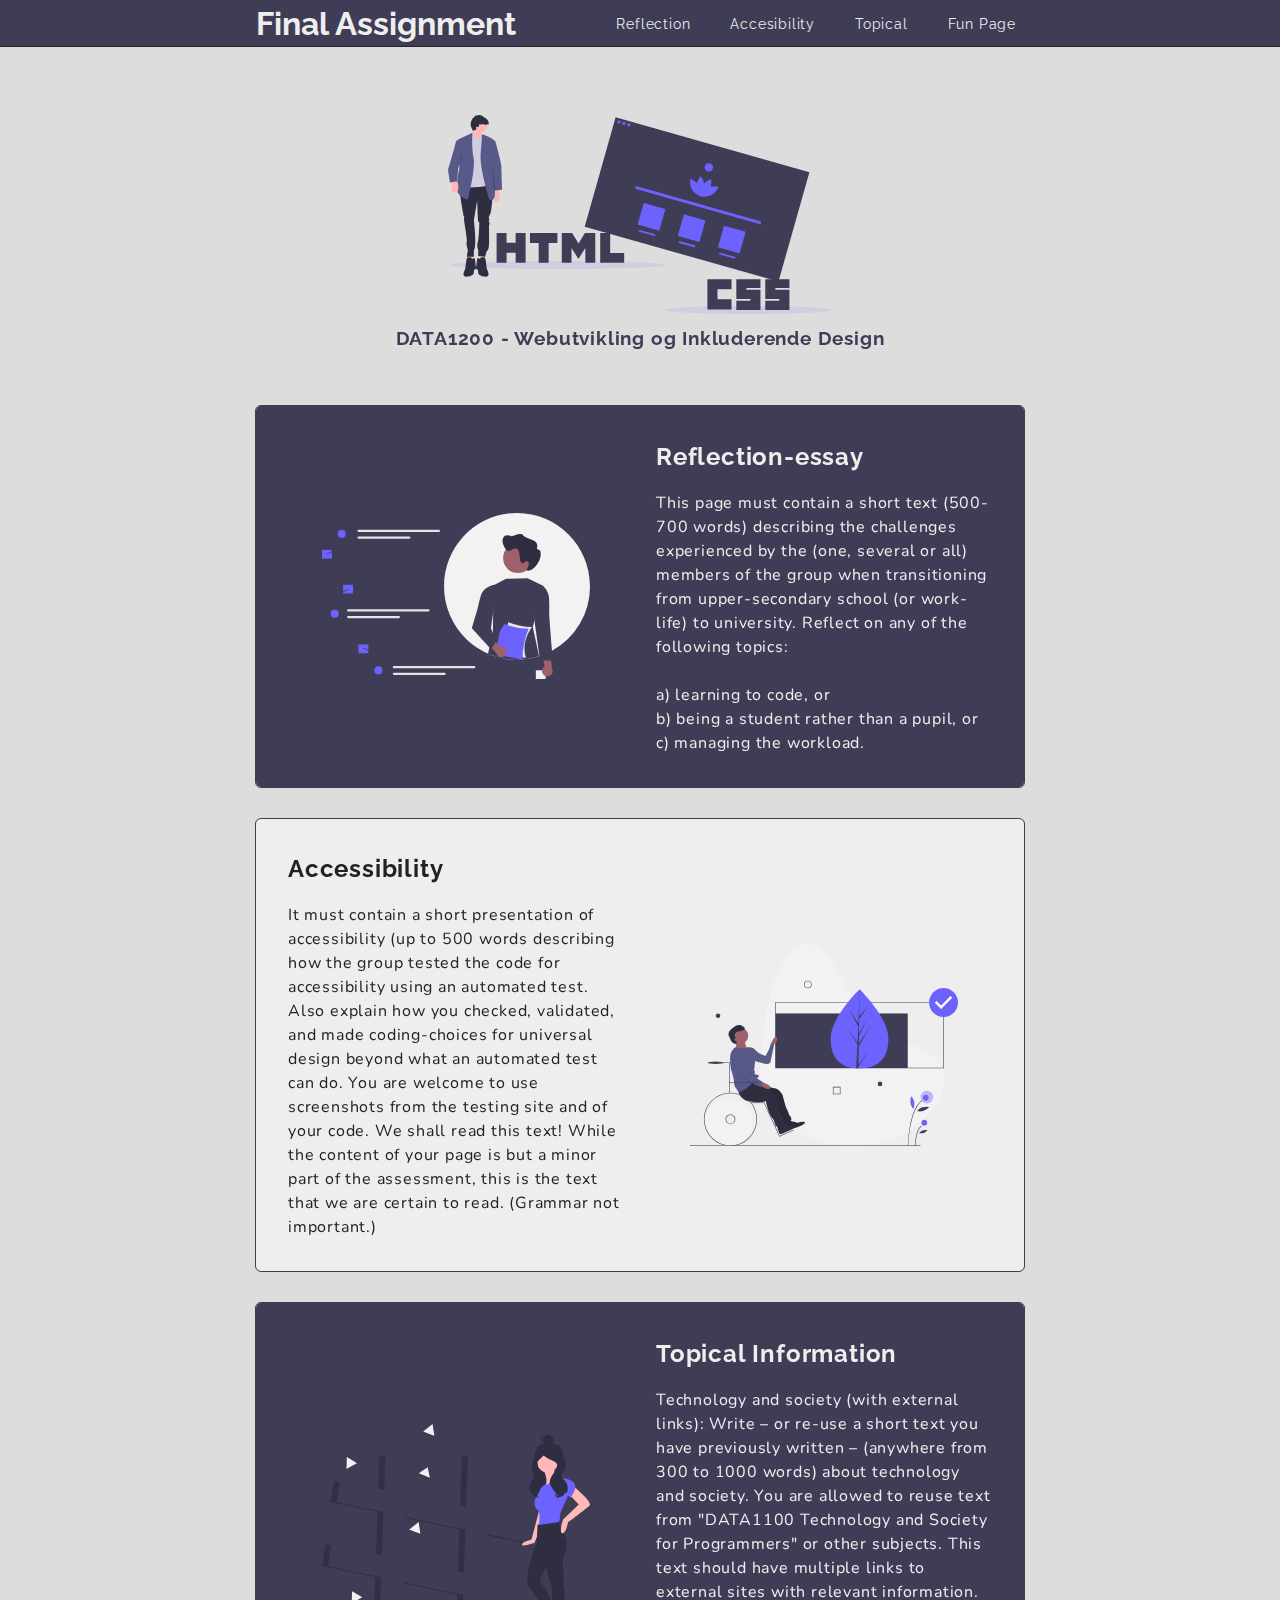
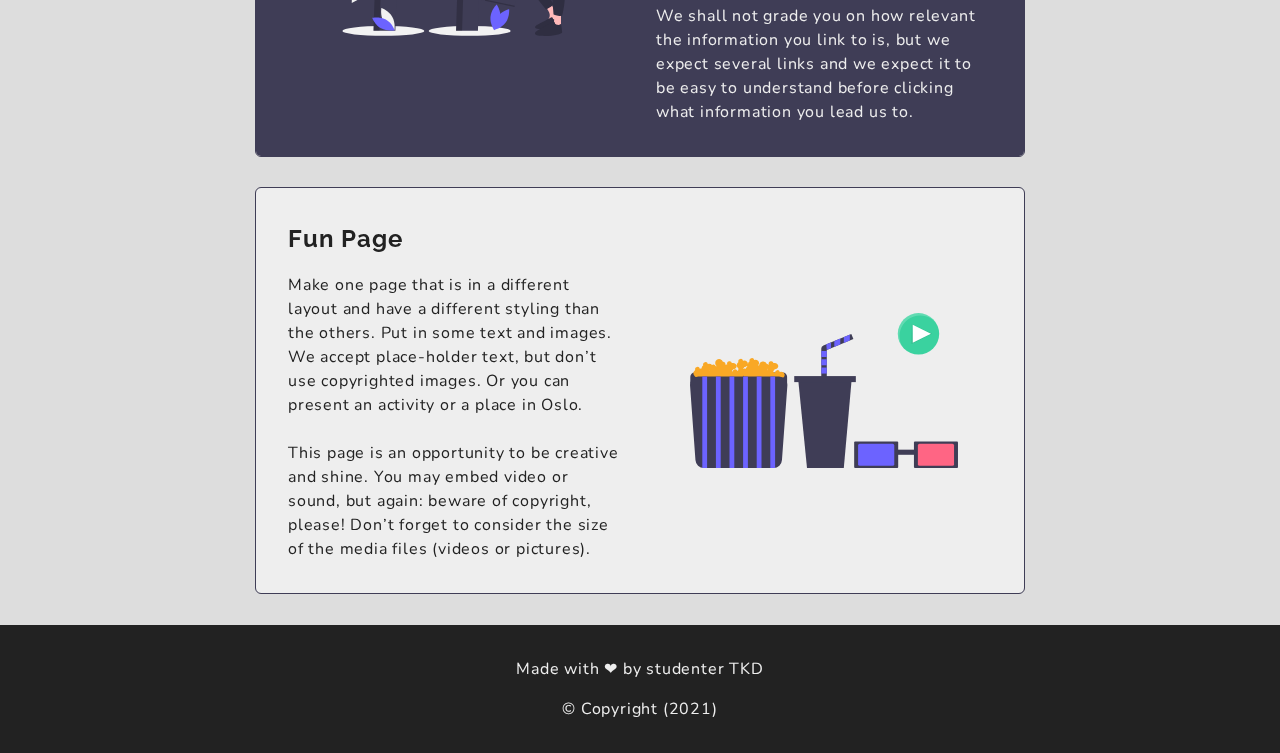
==== exam/index.html @ 1eb3d85c "Uploaded missing files" ====
<!DOCTYPE html>

<html lang="en">

<head>
    <meta charset="utf-8">
    <meta http-equiv="X-UA-Compatible" content="IE=edge">
    <title>Final Assignment</title>
    <meta name="description" content="">
    <meta name="viewport" content="width=device-width, initial-scale=1">
    <link rel="stylesheet" href="stylesheets/global.css">
    <link rel="stylesheet" href="stylesheets/index.css">
    <link rel="stylesheet" href="icons/fontawesome-free-5.15.4-web/css/all.css">
</head>

<body>
    <header>
        <nav>
            <!--mobile navigation-->
            <button id="mobilenavigation">
                <em class="fas fa-bars" id="opendropdown"></em>
                <em class="fas fa-times" id="closedropdown"></em>
                <ul id="dropdownitems" style="display: none;">
                    <li><a href="reflection.html">Reflection</a></li>
                    <li><a href="accessibility.html">Accesibility</a></li>
                    <li><a href="topical.html">Topical</a></li>
                    <li><a href="funpage.html">Fun Page</a></li>
                </ul>
            </button>
            <!--end mobile navigation-->
            <h1><a href="index.html">Final Assignment</a></h1>
            <ul>
                <li><a href="reflection.html"><em class="fas fa-file-alt" aria-hidden="true"></em>Reflection</a></li>
                <li><a href="accessibility.html"><em class="fas fa-universal-access"
                            aria-hidden="true"></em>Accesibility</a></li>
                <li><a href="topical.html"><em class="fas fa-info-circle" aria-hidden="true"></em>Topical</a></li>
                <li><a href="funpage.html"><em class="fas fa-carrot" aria-hidden="true"></em>Fun Page</a></li>
            </ul>
        </nav>
    </header>
    <section class="hero">
        <img src="img/indexhero.svg" alt="Illustration of HTML and CSS markup in synergy" aria-hidden="true">
        <h1>DATA1200 - Webutvikling og Inkluderende Design</h1>
    </section>
    <main>
        <a href="reflection.html" tabindex="-1">
            <article tabindex="0">
                <img src="img/reflection.svg" alt="Illustration of a person reflecting" aria-hidden="true">
                <div>
                    <h2>Reflection-essay</h2>
                    <p>This page must contain a short text (500-700 words) describing the challenges experienced by the
                        (one, several or all) members of the group when transitioning from upper-secondary school (or
                        work-life) to university. Reflect on any
                        of the following topics:<br><br> a) learning to code, or<br> b) being a student rather than a
                        pupil, or<br> c) managing the workload.</p>
                </div>
            </article>
        </a>
        <a href="accessibility.html" tabindex="-1">
            <article tabindex="0">
                <div>
                    <h2>Accessibility</h2>
                    <p>It must contain a short presentation of accessibility (up to 500 words describing how the group
                        tested the code for accessibility using an automated test. Also explain how you checked,
                        validated, and made coding-choices for universal
                        design beyond what an automated test can do. You are welcome to use screenshots from the testing
                        site and of your code. We shall read this text! While the content of your page is but a minor
                        part of the assessment, this is the
                        text that we are certain to read. (Grammar not important.)</p>
                </div>
                <img class="imgtop" src="img/accessibility.svg"
                    alt="Illustration of universal accessibility in web-applications" aria-hidden="true">
            </article>
        </a>
        <a href="topical.html" tabindex="-1">
            <article tabindex="0">
                <img src="img/topical.svg" alt="Illustration of topics, represented by a hash-tag" aria-hidden="true">
                <div>
                    <h2>Topical Information</h2>
                    <p>Technology and society (with external links): Write – or re-use a short text you have previously
                        written – (anywhere from 300 to 1000 words) about technology and society. You are allowed to
                        reuse text from "DATA1100 Technology and
                        Society for Programmers" or other subjects. This text should have multiple links to external
                        sites with relevant information. We shall not grade you on how relevant the information you link
                        to is, but we expect several links and
                        we expect it to be easy to understand before clicking what information you lead us to.</p>
                </div>
            </article>
        </a>
        <a href="funpage.html" tabindex="-1">
            <article tabindex="0">
                <div>
                    <h2>Fun Page</h2>
                    <p>Make one page that is in a different layout and have a different styling than the others. Put in
                        some text and images. We accept place-holder text, but don’t use copyrighted images. Or you can
                        present an activity or a place in Oslo.
                        <br><br> This page is an opportunity to be creative and shine. You may embed video or sound, but
                        again: beware of copyright, please! Don’t forget to consider the size of the media files (videos
                        or pictures).
                    </p>
                </div>
                <img class="imgtop" src="img/funpage.svg" alt="Illustration of games and media" aria-hidden="true">
            </article>
        </a>
    </main>
    <footer>
        <p>Made with ❤︎ by studenter TKD</p>
        <p>&copy; Copyright (2021)</p>
    </footer>
    <!--mobile navigation script-->
    <script>
        const targetDiv = document.getElementById("dropdownitems");
        const targetIconOpen = document.getElementById("opendropdown");
        const targetIconClose = document.getElementById("closedropdown");
        const btn = document.getElementById("mobilenavigation");
        btn.onclick = function () {
            if (targetDiv.style.display !== "none") {
                targetDiv.style.display = "none";
                targetIconOpen.style.display = "inline";
                targetIconClose.style.display = "none";
            } else {
                targetDiv.style.display = "block";
                targetIconOpen.style.display = "none";
                targetIconClose.style.display = "inline";
            }
        };
    </script>
    <!--end script-->
</body>

</html>
---- exam/stylesheets/global.css ----
/*Global values*/
@import url("https://fonts.googleapis.com/css2?family=Nunito&display=swap");
@import url("https://fonts.googleapis.com/css2?family=Raleway&display=swap");

:root {
	--contentwidth: 60vw;
	--darktext: #222;
	--lightcolor: #DDD;
	--lighttext: #EEE;
	--themecolor: #3F3D56;
}

@font-face {
	font-family: Raleway;

}

@font-face {
	font-family: Nunito_Sans;

}

html {
	color: var(--darktext);
	font-family: Nunito, sans-serif;
	font-size: 16px;
	letter-spacing: .05em;
}

h1,
h2,
h3,
li {
	font-family: Raleway, sans-serif;
}

p {
	line-height: 1.5;
	max-width: 80ch;
}

a {
	color: inherit;
	text-decoration: none;
}

ul {
	list-style: none;
	margin: 0;
	padding: 0;
}

body {
	background: var(--lightcolor);
	background-repeat: no-repeat;
	background-size: cover;
	margin: 0;
	max-width: 100%;
	min-height: 100vh;
	padding: 0;
	width: 100vw;
}

/*Navigation bar*/

header {
	align-items: center;
	background-color: var(--themecolor);
	border-bottom: var(--darktext) 1px solid;
	display: grid;
	height: 46px;
	max-width: 100%;
	position: sticky;
	top: 0;
	width: 100vw;
	z-index: 9;
}

header > nav {
	align-items: center;
	color: var(--lighttext);
	display: grid;
	grid-template-columns: 5fr 3fr;
	margin: 0 auto;
	max-width: 100%;
	width: var(--contentwidth);
}

header > nav > h1 {
	box-sizing: border-box;
	letter-spacing: normal;
	margin: 0;
}

header > nav > ul {
	color: var(--lighttext);
	display: grid;
	font-size: 0.9rem;
	grid-gap: 1rem;
	grid-template-columns: repeat(4, 1fr);
	justify-items: end;
	white-space: nowrap;
	width: 100%;
	width: min-content;
}

header > nav > ul > li {
	align-items: center;
	display: grid;
}

header > nav > ul > li > a {
	border-radius: 0.2rem;
	padding: 0.5rem;
}

header > nav > ul > li > a:hover,
header > nav > ul > li > a:focus {
	background-color: var(--lightcolor);
	color: var(--themecolor);
	cursor: pointer;
	transition: ease-in-out 0.2s;
}

.fas {
	margin-right: 0.5rem;
}

/*Mobile navigation */

#mobilenavigation {
	background: transparent;
	border: none;
	color: var(--lightcolor);
	cursor: pointer;
	display: none;
	font-size: 1.7rem;
	margin: 1rem 0 1rem 2.5rem;
}

#dropdownitems {
	background-color: var(--themecolor);
	box-shadow: var(--darktext) 0 5px 4px 0;
	font-size: 1rem;
	font-weight: bold;
	letter-spacing: .1em;
	margin-left: -0.5rem;
	margin-top: 0.5rem;
	padding: 0rem 0.2rem 0;
	position: absolute;
	width: 220px;
	z-index: 1;
}

#dropdownitems > li {
	font-size: 1.3rem;
	margin: 2rem 0;
}

#closedropdown {
	display: none;
	padding: 0 1.75px;
}

/*Hero section*/

.hero {
	display: flex;
	flex-direction: column;
	height: auto;
	justify-content: center;
	margin: 2rem auto 5rem;
	position: sticky;
	top: 7.2rem;
	width: 30vw;
	z-index: -1;
}

.hero > img {
	width: 100%;
}

.hero > h1 {
	color: #3F3D56;
	display: flex;
	font-size: 1.2rem;
	justify-content: center;
	white-space: nowrap;
}

/*Main section*/

main {
	background-color: var(--lightcolor);
	height: auto;
	margin: 0 auto;
	max-width: 100%;
	width: var(--contentwidth);
	z-index: 8;
}

/*Footer section*/

footer {
	align-items: center;
	background-color: var(--darktext);
	display: flex;
	flex-direction: column;
	grid-gap: 1rem;
	height: 5vw;
	justify-content: center;
	margin-top: 2rem;
	max-width: 100%;
	padding: 2rem 0;
	width: 100vw;
}

footer > p {
	color: var(--lighttext);
	margin: 0;
}

/*Responsive adjustments*/

@media screen and (max-width: 1200px) {
	:root {
		--contentwidth: 75vw;
		font-size: 15px;
	}

	.hero {
		width: 40vw;
	}
}

@media screen and (max-width: 992px) {
	:root {
		--contentwidth: 85vw;
	}

	header > nav > ul {
		grid-gap: 0.5rem;
	}

	.hero {
		width: 50vw;
	}
}

@media screen and (max-width: 768px) {
	:root {
		--contentwidth: 95vw;
		font-size: 14px;
	}

	header > nav > ul {
		grid-gap: 0.2rem;
	}

	header > nav > h1 {
		margin-left: 0.5rem;
	}

	.fas {
		margin-right: 0.5rem;
	}

	.hero {
		width: 60vw;
	}
}

@media screen and (max-width: 600px) {
	:root {
		--contentwidth: 100vw;
		font-size: 13px;
	}

	header {
		height: 50px;
	}

	header > nav > ul {
		display: none;
	}

	header > nav {
		width: 100%;
	}

	header > nav > h1 {
		font-size: 1.7rem;
		margin-bottom: 0;
	}

	.hero {
		top: 8.5rem;
		width: 80vw;
	}

	#mobilenavigation {
		display: inline-block;
		position: relative;
	}

	header > nav {
		grid-template-columns: 1fr 10fr;
	}

	.main {
		background-color: var(--lightcolor);
	}
}
---- exam/stylesheets/index.css ----
main>a>article {
    display: grid;
    grid-template-columns: repeat(2, 1fr);
    grid-gap: 5rem;
    padding: 1rem 5rem;
    margin-bottom: 2rem;
    border-radius: 5px;
    background-color: var(--lighttext);
    color: var(--darktext);
    outline: 1px solid var(--themecolor);
}
main>a:nth-child(odd)>article {
    background-color: var(--themecolor);
    color: var(--lighttext);
    outline: 1px solid var(--themecolor);
}
main>a>article:hover,
main>a>article:focus {
    transform: scale(1.04);
    transition: ease-in-out 0.2s;
}
main>a>article>img {
    width: 60%;
    align-self: center;
    justify-self: center;
}

/*Responsive adjustments*/
@media screen and (max-width: 1600px) {
    main > a > article {
        grid-gap: 2rem;
        padding: 1rem 2rem;
    }
    main>a>article>img {
        width: 80%;
    }
}
@media screen and (max-width: 768px) {
    main > a > article {
        grid-gap: 1rem;
    }
}

@media screen and (max-width: 600px) {
    main>a>article {
        grid-template-areas: " imgtop ";
        border-radius: 0px;
        outline: none;
        grid-template-columns: 1fr;
        grid-template-rows: repeat(2, 1fr);
        grid-gap: 0;
        padding: 1rem 3rem 2rem;
        box-sizing: border-box;
        width: var(--contentwidth);
        max-width: 100%;
    }
    main>a:nth-child(odd)>article {
        outline: none;
    }
    .imgtop {
        grid-area: imgtop;
    }
    main>a>article:hover,
    main>a>article:focus {
        transform: none;
        transition: none;
    }
}
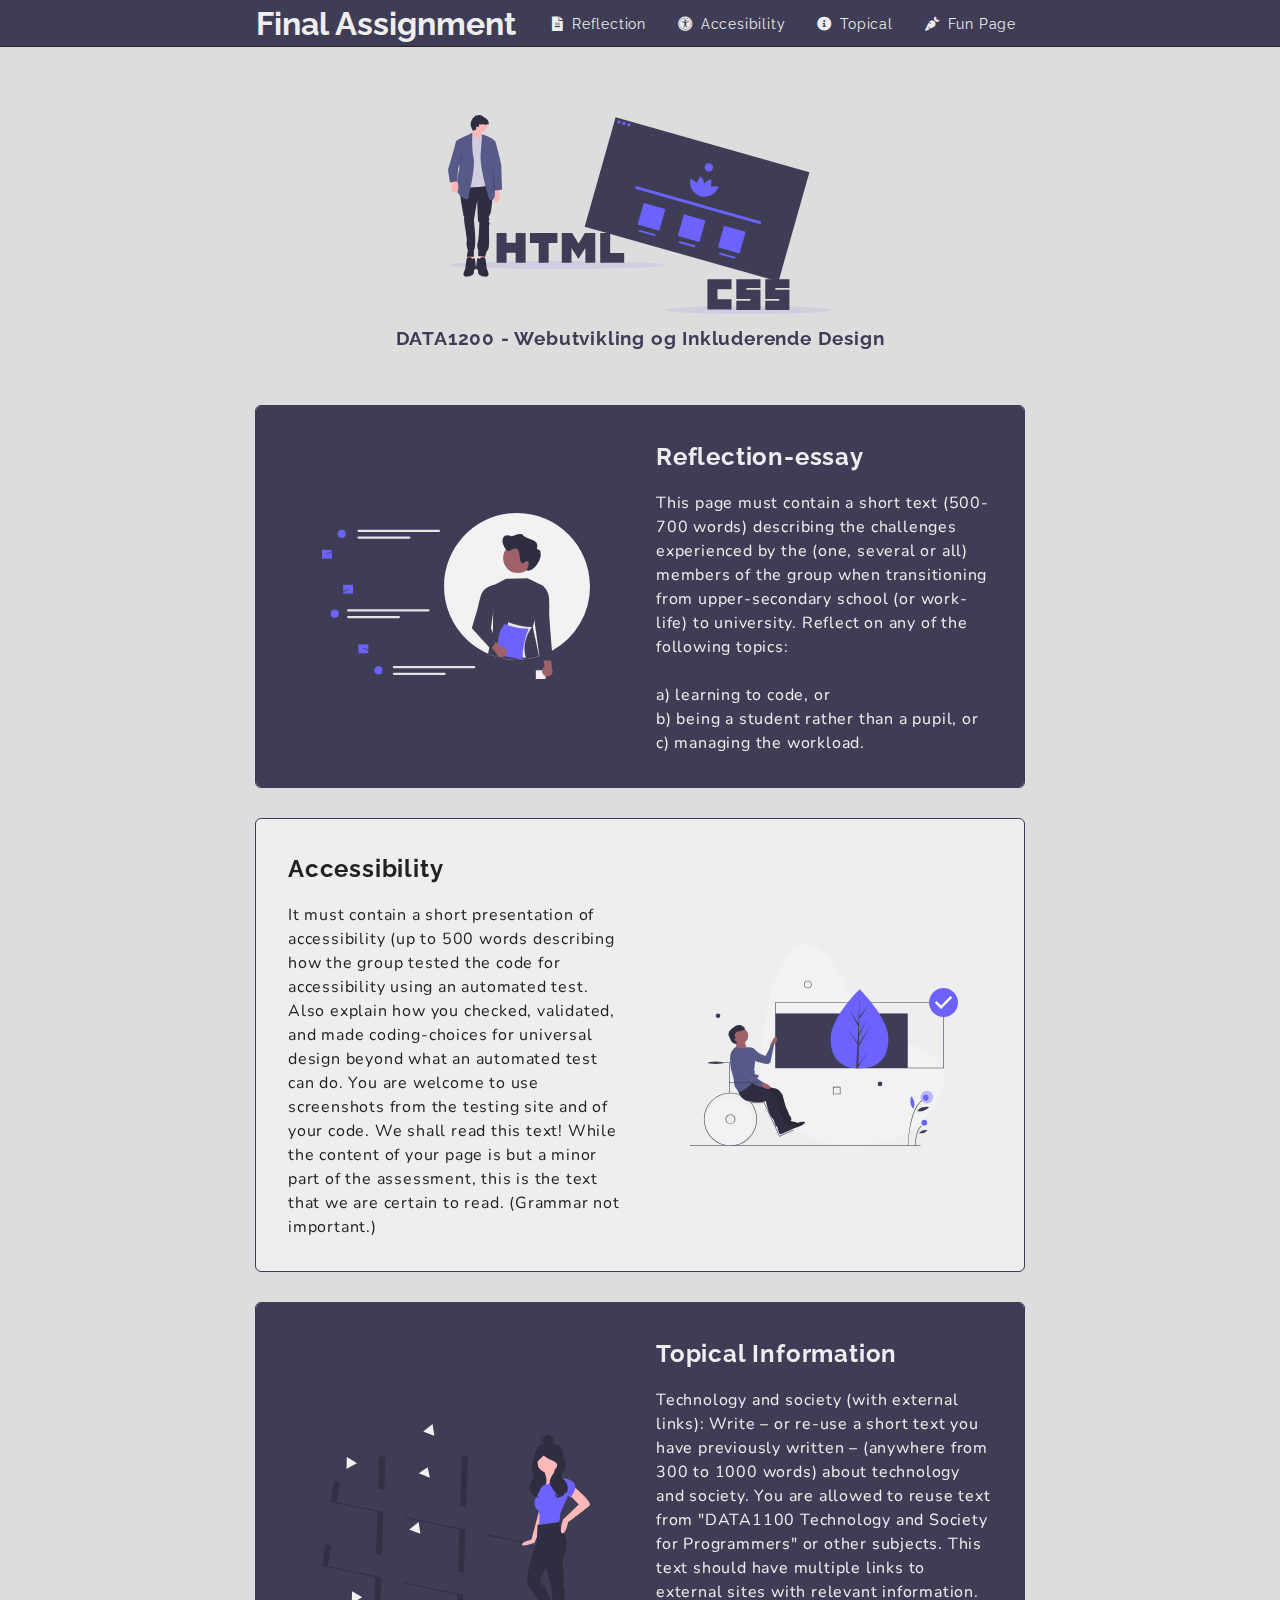
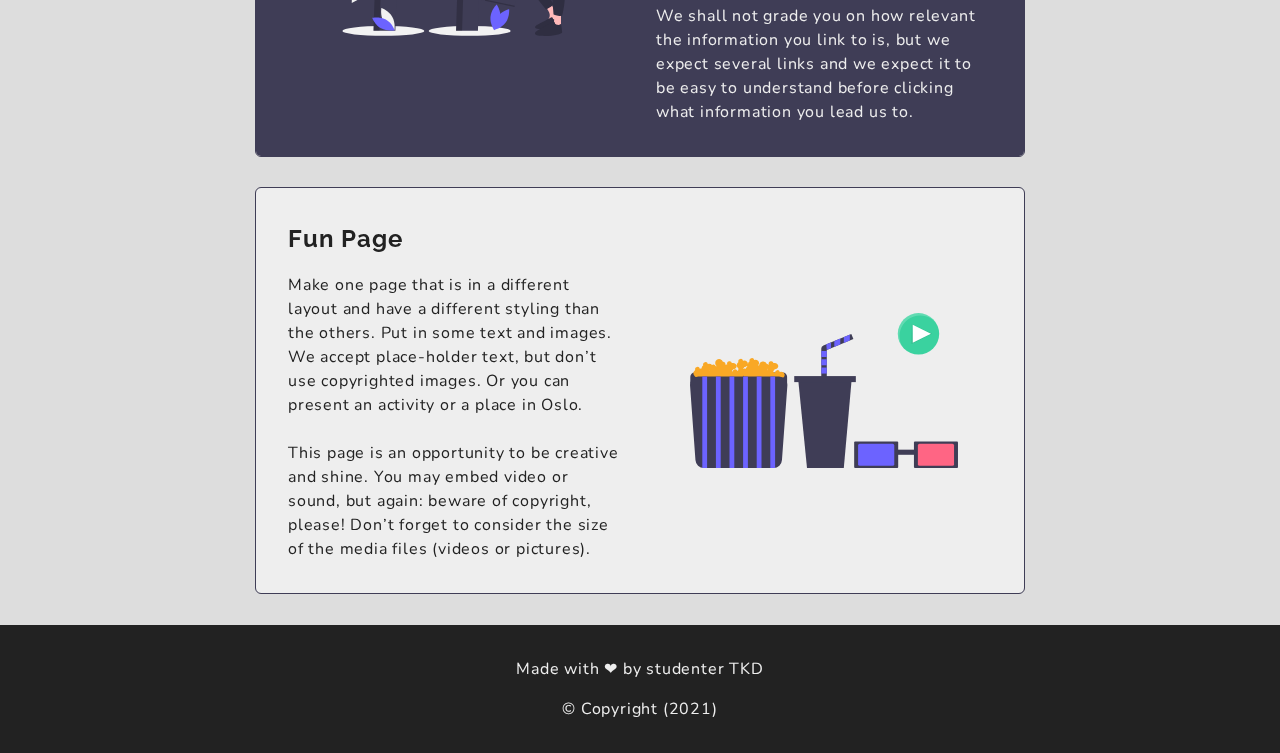
==== commit c3a597e1: "Fixed dead CSS link" ====
--- a/exam/index.html
+++ b/exam/index.html
@@ -10,7 +10,7 @@
     <meta name="viewport" content="width=device-width, initial-scale=1">
     <link rel="stylesheet" href="stylesheets/global.css">
     <link rel="stylesheet" href="stylesheets/index.css">
-    <link rel="stylesheet" href="icons/fontawesome-free-5.15.4-web/css/all.css">
+    <link rel="stylesheet" href="https://cdnjs.cloudflare.com/ajax/libs/font-awesome/5.15.4/css/all.min.css">
 </head>
 
 <body>
